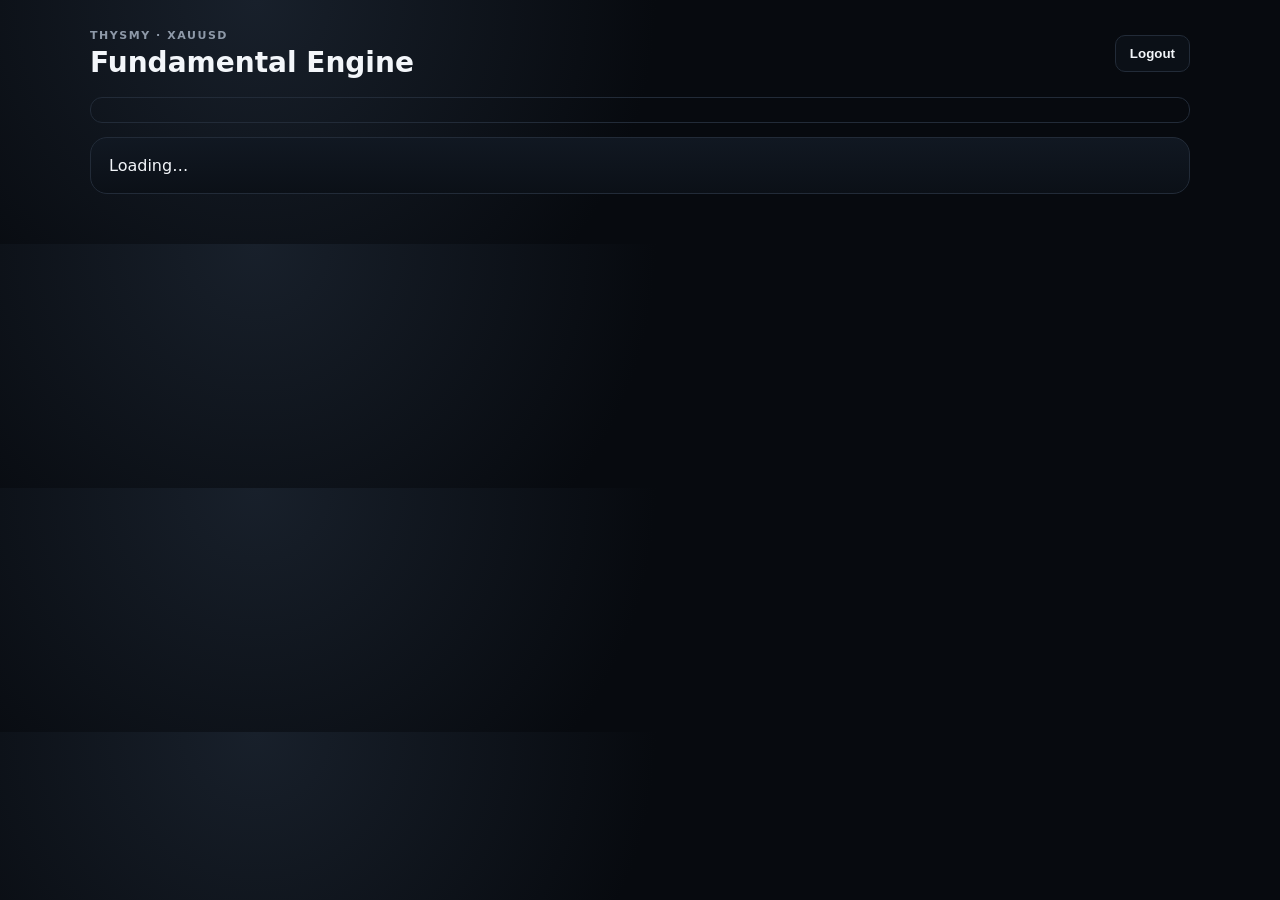
==== templates/dashboard.html @ 0f42bf2c "Add files via upload" ====
<!doctype html><html><head><meta charset="utf-8"><meta name="viewport" content="width=device-width,initial-scale=1"><title>Dashboard</title><link rel="stylesheet" href="/static/v3.css"></head><body><main class="dash"><header class="dashTop"><div><span class="tiny">THYSMY · XAUUSD</span><h1>Fundamental Engine</h1></div><div class="topActions"><a id="adminLink" class="ghost hidden" href="/admin">Admin</a><button id="logout" class="ghost">Logout</button></div></header><section id="accountBar" class="accountBar"></section><section id="loading" class="panel">Loading…</section><div id="content" class="hidden"><section class="hero panel"><span class="tiny">EXPECTED XAUUSD BIAS</span><div id="bias" class="bigBias">—</div><div class="stats"><div><span>CONTEXT</span><b id="confidence">—</b></div><div><span>XAU SCORE</span><b id="score">—</b></div></div></section><section class="news panel"><div><span class="tiny">NEXT USD NEWS</span><h2 id="label">—</h2></div><strong id="countdown">—</strong><div id="events"></div></section><section id="lockedBox" class="panel locked hidden"><h2>Pro metrics locked</h2><p>Upgrade to unlock Bias, Spike, One-Way/Two-Way, macro and global context.</p><button id="upgrade" class="btn">Upgrade RM29</button></section><section id="proMetrics" class="hidden"><div class="metrics"><div class="panel"><span>SPIKE POTENTIAL</span><b id="spike">—</b></div><div class="panel"><span>ONE-WAY</span><b id="one">—</b></div><div class="panel"><span>TWO-WAY</span><b id="two">—</b></div></div><div class="cols"><section class="panel"><h3>Macro Context</h3><div id="macro"></div></section><section class="panel"><h3>Global Context</h3><div id="global"></div></section></div></section></div></main><script src="/static/dashboard_v3.js"></script></body></html>
---- static/v3.css ----
:root{--bg:#070a0f;--p:#10161f;--line:#222b38;--txt:#f3f6fa;--muted:#8e99a8;--white:#edf2f7}*{box-sizing:border-box}body{margin:0;background:radial-gradient(circle at 20% 0,#18202b 0,#070a0f 38%);color:var(--txt);font-family:Inter,system-ui,-apple-system,Segoe UI,sans-serif}a{color:inherit;text-decoration:none}.shell,.dash{width:min(1100px,calc(100% - 28px));margin:auto;padding:24px 0 50px}nav,.dashTop{display:flex;justify-content:space-between;align-items:center;gap:14px}nav div{display:flex;align-items:center;gap:12px}.brand{font-weight:950;letter-spacing:.12em}.btn,.ghost{display:inline-block;border-radius:10px;padding:10px 14px;font-weight:850;border:1px solid var(--line);cursor:pointer}.btn{background:var(--white);color:#080b10}.ghost{background:#0b1017;color:var(--txt)}.big{padding:13px 18px}.landingHero{padding:110px 0 80px}.tiny,.planName,.panel>span{font-size:11px;letter-spacing:.14em;color:var(--muted);font-weight:850}.landingHero h1{font-size:clamp(44px,7vw,82px);line-height:.97;letter-spacing:-.065em;margin:14px 0 22px}.landingHero p{max-width:650px;font-size:18px;color:var(--muted);line-height:1.6}.actions{display:flex;gap:10px;margin-top:28px}.featureGrid,.metrics,.cols,.plans{display:grid;gap:14px}.featureGrid,.metrics{grid-template-columns:repeat(3,1fr)}.cols,.plans{grid-template-columns:1fr 1fr}.panel,.plan,.authCard{background:linear-gradient(180deg,#111822,#0b1017);border:1px solid var(--line);border-radius:17px;padding:18px}.featureGrid b{display:block;font-size:20px;margin-top:9px}.authWrap{min-height:100vh;display:grid;place-items:center;padding:20px}.authCard{width:min(430px,100%)}.authCard h1{font-size:34px;margin:8px 0}.authCard p{color:var(--muted)}form{display:grid;gap:10px;margin:22px 0}input{width:100%;background:#080c12;border:1px solid var(--line);color:var(--txt);padding:12px;border-radius:10px;font:inherit}.msg{font-size:13px;color:#e2bcbc;min-height:18px}.small{font-size:12px}.back{position:absolute;top:22px;left:22px}.demoBox{display:grid;grid-template-columns:1fr 1fr;gap:8px;border-top:1px solid var(--line);padding-top:14px}.demoBox b{grid-column:1/-1;font-size:12px;color:var(--muted)}.pricingHead{padding:70px 0 30px}.pricingHead h1{font-size:54px;margin:7px 0}.plan{padding:28px}.plan.featured{border-color:#697585}.price{font-size:40px;font-weight:900;margin:10px 0}.price small{font-size:13px;color:var(--muted)}ul{padding-left:18px;color:var(--muted);line-height:2}.dashTop{margin-bottom:15px}.dashTop h1{margin:3px 0;font-size:28px}.topActions{display:flex;gap:8px}.accountBar{display:flex;justify-content:space-between;gap:12px;padding:12px 15px;border:1px solid var(--line);border-radius:12px;margin-bottom:14px;color:var(--muted);font-size:13px}.hero{padding:24px}.bigBias{font-size:52px;font-weight:950;letter-spacing:-.055em;margin:12px 0 20px}.stats{display:flex;gap:40px}.stats div{display:flex;flex-direction:column;gap:6px}.stats span{font-size:10px;color:var(--muted)}.stats b{font-size:24px}.news{display:grid;grid-template-columns:1fr auto;align-items:start;margin-top:14px}.news h2{font-size:28px;margin:5px 0}.news>strong{font-size:23px}.news #events{grid-column:1/-1}.eventRow{border-top:1px solid rgba(255,255,255,.07);padding:10px 0;display:flex;justify-content:space-between;gap:10px;color:var(--muted)}.eventRow b{color:var(--txt)}.metrics{margin-top:14px}.metrics .panel b{display:block;font-size:34px;margin-top:8px}.cols{margin-top:14px}.kv{display:flex;justify-content:space-between;border-top:1px solid rgba(255,255,255,.07);padding:9px 0;color:var(--muted)}.kv b{color:var(--txt)}.locked{text-align:center;margin-top:14px;padding:30px}.locked p{color:var(--muted)}.tableWrap{overflow:auto}table{width:100%;border-collapse:collapse;font-size:13px}th,td{text-align:left;padding:10px;border-top:1px solid rgba(255,255,255,.07);white-space:nowrap}th{color:var(--muted)}.miniBtn{padding:6px 8px;border-radius:7px;border:1px solid var(--line);background:#0a0f15;color:var(--txt);cursor:pointer}.hidden{display:none!important}@media(max-width:760px){.featureGrid,.metrics,.cols,.plans{grid-template-columns:1fr}.landingHero{padding:70px 0 45px}.bigBias{font-size:40px}.news{grid-template-columns:1fr}.demoBox{grid-template-columns:1fr}.accountBar{display:block}}
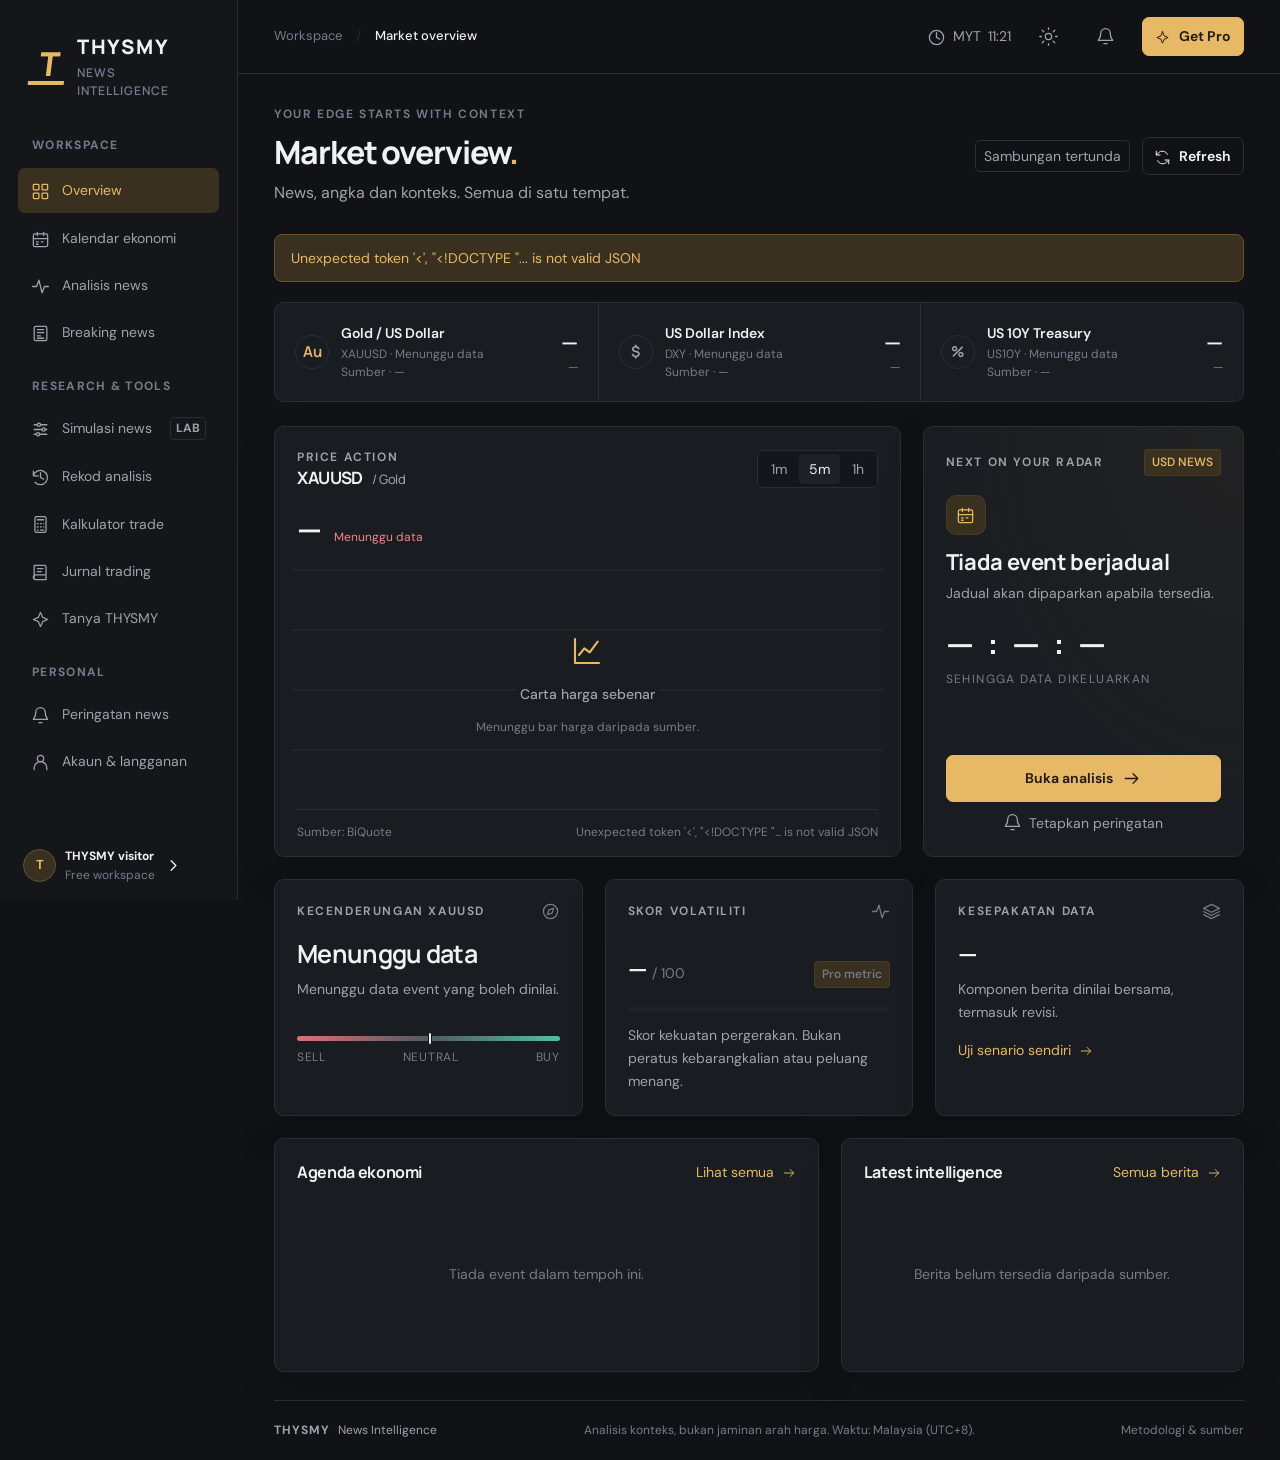
==== commit 48366746: "Add files via upload" ====
--- a/templates/dashboard.html
+++ b/templates/dashboard.html
@@ -1 +1,32 @@
-<!doctype html><html><head><meta charset="utf-8"><meta name="viewport" content="width=device-width,initial-scale=1"><title>Dashboard</title><link rel="stylesheet" href="/static/v3.css"></head><body><main class="dash"><header class="dashTop"><div><span class="tiny">THYSMY · XAUUSD</span><h1>Fundamental Engine</h1></div><div class="topActions"><a id="adminLink" class="ghost hidden" href="/admin">Admin</a><button id="logout" class="ghost">Logout</button></div></header><section id="accountBar" class="accountBar"></section><section id="loading" class="panel">Loading…</section><div id="content" class="hidden"><section class="hero panel"><span class="tiny">EXPECTED XAUUSD BIAS</span><div id="bias" class="bigBias">—</div><div class="stats"><div><span>CONTEXT</span><b id="confidence">—</b></div><div><span>XAU SCORE</span><b id="score">—</b></div></div></section><section class="news panel"><div><span class="tiny">NEXT USD NEWS</span><h2 id="label">—</h2></div><strong id="countdown">—</strong><div id="events"></div></section><section id="lockedBox" class="panel locked hidden"><h2>Pro metrics locked</h2><p>Upgrade to unlock Bias, Spike, One-Way/Two-Way, macro and global context.</p><button id="upgrade" class="btn">Upgrade RM29</button></section><section id="proMetrics" class="hidden"><div class="metrics"><div class="panel"><span>SPIKE POTENTIAL</span><b id="spike">—</b></div><div class="panel"><span>ONE-WAY</span><b id="one">—</b></div><div class="panel"><span>TWO-WAY</span><b id="two">—</b></div></div><div class="cols"><section class="panel"><h3>Macro Context</h3><div id="macro"></div></section><section class="panel"><h3>Global Context</h3><div id="global"></div></section></div></section></div></main><script src="/static/dashboard_v3.js"></script></body></html>+<!doctype html>
+<html lang="ms" data-theme="dark"><head>
+<meta charset="utf-8"><meta name="viewport" content="width=device-width,initial-scale=1"><meta name="theme-color" content="#101216">
+<meta name="description" content="Kalendar ekonomi, analisis fundamental XAUUSD, simulasi news dan jurnal trading dalam satu workspace.">
+<title>THYSMY — News Intelligence</title><link rel="icon" href="/static/favicon.svg" type="image/svg+xml">
+<link rel="stylesheet" href="/static/workspace.css"><script defer src="/static/workspace.js"></script><script defer src="/static/features.js"></script></head>
+<body><a class="skip-link" href="#main">Terus ke kandungan</a>
+<aside class="sidebar" id="sidebar" aria-label="Navigasi utama">
+<a class="brand" href="/dashboard"><span class="brand-icon">T</span><span>THYSMY<small>NEWS INTELLIGENCE</small></span></a>
+<span class="nav-caption">WORKSPACE</span><nav id="navigation">
+<a href="#overview" data-page="overview" class="active"><span data-icon="grid"></span>Overview</a>
+<a href="#calendar" data-page="calendar"><span data-icon="calendar"></span>Kalendar ekonomi</a>
+<a href="#analysis" data-page="analysis"><span data-icon="pulse"></span>Analisis news</a>
+<a href="#news" data-page="news"><span data-icon="news"></span>Breaking news</a>
+<span class="nav-caption">RESEARCH & TOOLS</span>
+<a href="#simulator" data-page="simulator"><span data-icon="sliders"></span>Simulasi news<span class="nav-tag">LAB</span></a>
+<a href="#history" data-page="history"><span data-icon="history"></span>Rekod analisis</a>
+<a href="#calculator" data-page="calculator"><span data-icon="calculator"></span>Kalkulator trade</a>
+<a href="#journal" data-page="journal"><span data-icon="book"></span>Jurnal trading</a>
+<a href="#assistant" data-page="assistant"><span data-icon="spark"></span>Tanya THYSMY</a>
+<span class="nav-caption">PERSONAL</span>
+<a href="#alerts" data-page="alerts"><span data-icon="bell"></span>Peringatan news</a>
+<a href="#account" data-page="account"><span data-icon="user"></span>Akaun & langganan</a>
+</nav><div class="sidebar-footer"><div class="avatar" id="avatar">T</div><div><b id="account-name">THYSMY visitor</b><small id="account-plan">Free workspace</small></div><a href="#account" aria-label="Buka akaun" data-icon="chevron"></a></div></aside>
+<button class="nav-scrim" id="nav-scrim" aria-label="Tutup menu" hidden></button>
+<div class="workspace"><header class="topbar"><div class="breadcrumb"><button class="icon-button mobile-menu" id="menu-toggle" aria-label="Buka navigasi" aria-expanded="false" data-icon="menu"></button><span>Workspace</span><span class="crumb-slash">/</span><b id="page-label">Overview</b></div><div class="top-actions"><span class="time-zone"><span data-icon="clock"></span>MYT <time id="local-time">—</time></span><button class="icon-button" id="theme-toggle" aria-label="Tukar tema" data-icon="sun"></button><a class="icon-button" href="#alerts" aria-label="Peringatan" data-icon="bell"></a><a class="button gold small" href="/pricing" id="pro-button"><span data-icon="spark"></span>Get Pro</a></div></header>
+<main id="main" tabindex="-1"><div class="page-heading"><div><p class="eyebrow" id="eyebrow">YOUR EDGE STARTS WITH CONTEXT</p><h1 id="page-title">Market overview<span class="gold-dot">.</span></h1><p class="subtitle" id="page-subtitle">News, angka dan konteks. Semua di satu tempat.</p></div><div class="heading-actions"><span id="connection-status" class="status-chip">Menyambung data</span><button class="button outline small" id="refresh"><span data-icon="refresh"></span>Refresh</button></div></div>
+<div id="global-message" class="notice" role="status" hidden></div>
+<section class="market-strip" id="market-strip" aria-label="Pasaran"></section>
+<div id="page-content"></div>
+<footer class="workspace-foot"><span>THYSMY <span class="muted">News Intelligence</span></span><span>Analisis konteks, bukan jaminan arah harga. Waktu: Malaysia (UTC+8).</span><a href="/methodology">Metodologi & sumber</a></footer></main></div>
+<div id="toast" role="status" hidden></div><dialog id="modal"><div id="modal-content"></div><button class="dialog-close icon-button" id="modal-close" aria-label="Tutup" data-icon="close"></button></dialog></body></html>
--- a/static/workspace.css
+++ b/static/workspace.css
@@ -0,0 +1,22 @@
+@import url('https://fonts.googleapis.com/css2?family=DM+Sans:wght@400;450;500;550;600;650;700&family=Manrope:wght@400;500;600;650;700;750;800&display=swap');
+:root{color-scheme:dark;--bg:#101216;--sidebar:#14161a;--panel:#191c21;--panel-2:#1e2228;--line:#2a2e35;--text:#f0f1f3;--muted:#9da3ad;--dim:#747c8b;--gold:#e7b966;--gold-bg:#3a3020;--green:#60c9a8;--red:#f0868d;--input:#13161a;--shadow:0 16px 40px #0002}
+[data-theme=light]{color-scheme:light;--bg:#f2f4f7;--sidebar:#fff;--panel:#fff;--panel-2:#edf0f4;--line:#dce1e8;--text:#1b2029;--muted:#566173;--dim:#737d8b;--gold:#986316;--gold-bg:#f5e7ca;--green:#127258;--red:#b43c4a;--input:#f8f9fb;--shadow:0 12px 30px #28354a09}
+*{box-sizing:border-box}body{margin:0;background:var(--bg);color:var(--text);font:16px/1.6 'DM Sans',system-ui,sans-serif}a{color:inherit;text-decoration:none}button,input,select,textarea{font:inherit}button,a,input,select,textarea{-webkit-tap-highlight-color:transparent}button{cursor:pointer}button:disabled{opacity:.5;cursor:wait}button:focus-visible,a:focus-visible,input:focus-visible,select:focus-visible,textarea:focus-visible{outline:2px solid var(--gold);outline-offset:4px}button svg,a svg{pointer-events:none}svg{width:19px;height:19px;vertical-align:middle;flex-shrink:0}h1,h2,h3,p{margin:0}h1,h2,h3,.brand{font-family:Manrope,'DM Sans',sans-serif}h1{font-size:clamp(26px,2.5vw,34px);letter-spacing:-1.1px;font-weight:750;line-height:1.3}h2{font-size:19px;letter-spacing:-.35px;line-height:1.4}h3{font-size:17px}small{font-size:13px;line-height:1.5}.muted,.subtitle{color:var(--muted)}.gold-text,.gold-dot{color:var(--gold)}.positive{color:var(--green)!important}.negative{color:var(--red)!important}.hidden,[hidden]{display:none!important}.skip-link{position:fixed;top:-100px;background:var(--gold);color:#151515;padding:10px;z-index:100}.skip-link:focus{top:0}
+.sidebar{width:238px;position:fixed;inset:0 auto 0 0;background:var(--sidebar);border-right:1px solid var(--line);display:flex;flex-direction:column;padding:31px 18px 16px;z-index:40}.brand{display:flex;align-items:center;gap:11px;font-weight:800;letter-spacing:1.7px;font-size:22px;margin:0 12px 36px}.brand-icon{display:grid;place-items:center;width:36px;height:39px;font-size:33px;line-height:1;color:var(--gold);font-weight:800;letter-spacing:-2px;border-bottom:4px solid var(--gold);transform:skew(-7deg)}.brand small{display:block;letter-spacing:1.8px;font-size:9px;color:var(--dim);margin-top:1px;font-weight:600}.nav-caption{display:block;color:var(--dim);font-size:11px;font-weight:700;letter-spacing:1.3px;margin:22px 14px 10px}.sidebar>.nav-caption{margin-top:0}nav{overflow:auto;scrollbar-width:thin}nav a{position:relative;display:flex;gap:12px;align-items:center;font-size:14px;padding:11px 13px;margin:3px 0;border-radius:7px;color:var(--muted);transition:background .2s,color .2s}nav a:hover{background:var(--panel-2);color:var(--text)}nav a.active{background:var(--gold-bg);color:var(--gold)}nav a.active:before{content:"";height:20px;width:3px;background:var(--gold);position:absolute;left:-18px;border-radius:0 3px 3px 0}.nav-tag{font-size:9px;font-weight:700;padding:1px 5px;border:1px solid var(--line);border-radius:4px;margin-left:auto}.sidebar-footer{margin-top:auto;padding:20px 5px 0;display:flex;align-items:center;gap:9px;font-size:12px}.sidebar-footer b{display:block;max-width:139px;overflow:hidden;text-overflow:ellipsis;white-space:nowrap}.sidebar-footer small{display:block;color:var(--dim);font-size:11px}.avatar{width:33px;height:33px;border:1px solid #615339;background:var(--gold-bg);color:var(--gold);display:grid;place-items:center;border-radius:50%;font-size:13px;font-weight:700}
+.workspace{margin-left:238px}.topbar{height:74px;display:flex;align-items:center;justify-content:space-between;padding:0 36px;border-bottom:1px solid var(--line);gap:15px}.breadcrumb{display:flex;align-items:center;gap:14px;font-size:13px;color:var(--dim)}.breadcrumb b{color:var(--text);font-weight:500}.crumb-slash{color:var(--line)}.top-actions{display:flex;align-items:center;gap:17px}.time-zone{display:flex;align-items:center;gap:7px;color:var(--muted);font-size:12px;font-variant-numeric:tabular-nums}.icon-button{border:0;background:transparent;color:var(--muted);width:34px;height:36px;display:inline-flex;align-items:center;justify-content:center;border-radius:6px}.icon-button:hover{background:var(--panel-2);color:var(--text)}.button{border:1px solid var(--line);background:var(--panel-2);color:var(--text);padding:11px 17px;border-radius:7px;display:inline-flex;align-items:center;justify-content:center;gap:9px;font-size:14px;font-weight:650;min-height:42px;transition:filter .2s,transform .2s}.button:hover{filter:brightness(1.1)}.gold{background:var(--gold);border-color:var(--gold);color:#211c13}.small{padding:7px 12px;min-height:35px;font-size:12px}.small svg{width:15px;height:15px}.outline{background:transparent}.full{width:100%}.text-button{border:0;background:transparent;color:var(--muted);display:flex;align-items:center;justify-content:center;gap:7px;padding:10px;font-size:13px}.inline-link{font-size:13px;color:var(--gold);display:inline-flex;align-items:center;gap:8px}.inline-link svg{width:14px;height:14px}.mobile-menu{display:none}
+main{max-width:1640px;margin:auto;padding:32px 36px 20px}.page-heading{display:flex;align-items:center;justify-content:space-between;gap:20px;margin-bottom:28px}.eyebrow{color:var(--muted);font-size:10px;letter-spacing:1.6px;font-weight:650;line-height:1.4}.page-heading .eyebrow{margin-bottom:9px;color:var(--dim);font-size:10px}.subtitle{font-size:14px;margin-top:7px}.heading-actions{display:flex;align-items:center;gap:12px}.status-chip{font-size:11px;padding:4px 8px;border:1px solid var(--line);border-radius:5px;color:var(--muted)}.status-chip.live{color:var(--green)}.status-chip.live:before{content:"";display:inline-block;width:5px;height:5px;border-radius:50%;background:var(--green);margin-right:6px}.notice{border:1px solid #6a502b;background:var(--gold-bg);padding:12px 16px;border-radius:8px;color:var(--gold);margin:0 0 20px;font-size:14px}.market-strip{display:grid;grid-template-columns:repeat(3,minmax(0,1fr));border:1px solid var(--line);background:var(--panel);border-radius:10px;margin-bottom:24px}.market-tile{display:flex;align-items:center;gap:12px;padding:19px 20px;min-width:0}.market-tile+.market-tile{border-left:1px solid var(--line)}.market-tile b{font-size:12px;display:block;font-weight:600}.market-tile small{display:block;color:var(--dim);font-size:11px}.instrument-icon{display:grid;place-items:center;width:34px;height:34px;border:1px solid var(--line);border-radius:50%;font-family:Manrope;font-size:15px;font-weight:650;color:var(--muted);flex-shrink:0}.instrument-icon.gold-text{color:var(--gold)}.market-value{text-align:right;margin-left:auto;font-variant-numeric:tabular-nums}.market-value strong{font-size:19px;font-weight:600;letter-spacing:-.4px;white-space:nowrap}.market-value small{font-size:11px}
+.panel{border:1px solid var(--line);background:var(--panel);border-radius:10px;padding:22px;min-width:0;box-shadow:var(--shadow)}.panel-heading{display:flex;align-items:center;justify-content:space-between;gap:12px;margin-bottom:15px}.panel-heading .eyebrow{margin:0}.panel-heading>svg{color:var(--dim)}.panel-heading h2 .muted{font-size:13px;font-weight:450;margin-left:6px}.overview-grid{display:grid;grid-template-columns:minmax(0,1.95fr) minmax(280px,1fr);gap:22px;margin-bottom:22px}.chart-panel{padding-bottom:14px}.chart-panel h2{font-size:17px}.chart-quote{display:flex;align-items:baseline;gap:13px;margin-top:20px}.chart-quote strong{font:650 32px/1.2 Manrope;letter-spacing:-1px;font-variant-numeric:tabular-nums}.chart-quote span{font-size:12px}.segmented{display:inline-flex;background:var(--input);border:1px solid var(--line);border-radius:6px;padding:3px;gap:2px}.segmented button{border:0;background:transparent;color:var(--muted);padding:4px 10px;border-radius:4px;font-size:12px}.segmented button.selected{background:var(--panel-2);color:var(--text)}.chart-wrap{height:246px;position:relative;margin:15px -5px 0}.chart-wrap canvas{width:100%;height:100%;display:block}.chart-empty{position:absolute;inset:0;display:flex;align-items:center;justify-content:center;flex-direction:column;gap:8px;color:var(--dim);background:repeating-linear-gradient(0deg,transparent,transparent 58px,var(--line) 59px,transparent 60px)}.chart-empty svg{width:32px;height:32px;margin-bottom:4px;color:var(--gold)}.chart-empty b{font-size:14px;color:var(--muted);font-weight:500;background:var(--panel);padding:4px}.chart-empty span{font-size:12px;max-width:260px;text-align:center;background:var(--panel)}.panel-foot{display:flex;justify-content:space-between;gap:10px;padding-top:13px;font-size:10px;color:var(--dim);border-top:1px solid var(--line)}.event-focus{display:flex;flex-direction:column;background:radial-gradient(ellipse at 100% 0%,#9b783812,transparent 70%),var(--panel)}.event-focus h2{font-size:22px;margin-top:12px}.event-focus>.muted{font-size:12px;margin-top:4px}.badge{font-size:10px;border:1px solid var(--line);border-radius:4px;padding:3px 7px;color:var(--muted);white-space:nowrap;font-weight:550;display:inline-block}.amber{color:var(--gold);background:var(--gold-bg);border-color:#70542750}.green{color:var(--green);background:#38bb9115;border-color:#38bb9130}.red{color:var(--red);background:#ed697818;border-color:#ed697835}.event-orb{background:var(--gold-bg);border:1px solid #70542750;width:40px;height:40px;display:grid;place-items:center;border-radius:10px;color:var(--gold);margin-top:4px}.countdown{font:600 36px/1.25 Manrope;letter-spacing:3px;margin-top:17px;font-variant-numeric:tabular-nums;color:var(--text)}.countdown-label{font-size:9px;letter-spacing:1.4px;color:var(--dim);margin-top:4px}.event-components{margin:20px 0 18px;flex:1}.component-row{display:flex;justify-content:space-between;gap:10px;padding:7px 0;font-size:12px;border-top:1px solid var(--line);color:var(--muted)}.component-row b{font-weight:500;color:var(--text);text-align:right}.event-focus>.text-button{padding-bottom:0;font-size:11px}
+.signal-grid{display:grid;grid-template-columns:repeat(3,minmax(0,1fr));gap:22px;margin-bottom:22px}.signal-card h2{font-size:25px;font-weight:650;letter-spacing:-.7px;margin:15px 0 7px}.signal-card .muted{font-size:12px;line-height:1.65;min-height:40px}.signal-card .inline-link{margin-top:15px;font-size:12px}.score-line{display:flex;align-items:baseline;gap:5px}.score-line>span{font-size:14px;color:var(--dim)}.score-line .badge{margin-left:auto;font-size:10px}.direction-bar{height:5px;border-radius:4px;background:linear-gradient(90deg,#de7073,#515962 50%,#52bf9f);position:relative;margin-top:18px}.direction-bar>span{position:absolute;left:50%;top:-4px;width:4px;height:13px;border:1px solid var(--bg);background:var(--text);border-radius:3px}.scale-labels{display:flex;justify-content:space-between;font-size:9px;color:var(--dim);margin-top:7px;letter-spacing:.7px}.meter{height:5px;border-radius:4px;background:var(--panel-2);margin:14px 0 12px;overflow:hidden}.meter>span{display:block;background:var(--gold);width:0;height:100%;border-radius:4px;transition:width .4s}.overview-bottom{display:grid;grid-template-columns:1.35fr 1fr;gap:22px}.overview-bottom h2{font-size:16px}.list-empty{font-size:14px;color:var(--dim);min-height:150px;display:flex;align-items:center;justify-content:center;text-align:center;padding:22px}.agenda-row{display:flex;align-items:center;gap:12px;padding:13px 0;border-top:1px solid var(--line);font-size:13px}.agenda-row time{color:var(--muted);font-size:11px;min-width:53px;font-variant-numeric:tabular-nums}.agenda-row>div{min-width:0;flex:1}.agenda-row b{font-weight:500}.agenda-row small{display:block;font-size:10px;color:var(--dim)}.news-row{display:block;padding:13px 0;border-top:1px solid var(--line)}.news-row b{display:block;font-size:13px;font-weight:500;line-height:1.6}.news-row small{color:var(--dim);font-size:10px;display:block;margin-top:5px}.news-row:hover b{color:var(--gold)}.workspace-foot{display:flex;align-items:center;justify-content:space-between;gap:20px;font-size:10px;color:var(--dim);margin-top:28px;padding-top:20px;border-top:1px solid var(--line)}.workspace-foot>span:first-child{font-weight:700;letter-spacing:1px;color:var(--muted)}.workspace-foot .muted{font-weight:400;letter-spacing:0;margin-left:4px}
+.toolbar{display:flex;align-items:center;gap:12px;flex-wrap:wrap;margin-bottom:20px}.toolbar input{min-width:200px;flex:1}.form-grid{display:grid;grid-template-columns:1fr 1fr;gap:18px}.form-grid .span-2{grid-column:1/-1}label{display:flex;flex-direction:column;gap:7px;color:var(--muted);font-size:14px}input,select,textarea{border:1px solid var(--line);background:var(--input);color:var(--text);padding:10px 12px;border-radius:6px;min-width:0;width:100%;font-size:15px;min-height:44px}input[type=checkbox]{width:18px;height:18px;min-height:0;accent-color:var(--gold)}textarea{resize:vertical;min-height:90px}label.check{display:flex;flex-direction:row;align-items:center;gap:10px}.two-columns{display:grid;grid-template-columns:1.3fr 1fr;gap:22px}.stack{display:grid;gap:20px}.help-text{font-size:12px;color:var(--dim);margin-top:10px}.result-big{font:650 36px Manrope;letter-spacing:-1px;color:var(--gold);margin:10px 0}.detail-row{display:flex;justify-content:space-between;gap:16px;font-size:14px;padding:11px 0;border-bottom:1px solid var(--line)}.detail-row>span:first-child{color:var(--muted)}.detail-row>span:last-child{text-align:right}.table-wrap{overflow:auto}table{border-collapse:collapse;width:100%;font-size:14px;text-align:left}th{font-size:11px;color:var(--dim);text-transform:uppercase;letter-spacing:.7px;font-weight:600;padding:12px;border-bottom:1px solid var(--line);white-space:nowrap}td{padding:15px 12px;border-bottom:1px solid var(--line);font-variant-numeric:tabular-nums}td small{color:var(--dim);font-size:11px;display:block}tr:last-child td{border-bottom:0}td a:hover{color:var(--gold)}.table-number{text-align:right;white-space:nowrap}.empty-state{min-height:260px;display:flex;align-items:center;justify-content:center;flex-direction:column;gap:12px;text-align:center;padding:35px}.empty-state>svg{width:36px;height:36px;color:var(--gold)}.empty-state p{max-width:440px;font-size:14px;color:var(--muted)}.empty-state h2{font-size:21px}.metric-row{display:grid;grid-template-columns:repeat(4,minmax(0,1fr));gap:18px;margin-bottom:22px}.metric-row .panel{padding:18px}.metric-row strong{display:block;font-size:26px;font-weight:600;margin-top:6px}.metric-row small{font-size:12px;color:var(--muted)}.explanation{font-size:15px;line-height:1.8;color:var(--muted)}.reason-list{padding-left:18px;color:var(--muted);font-size:14px;line-height:1.9}.chat-stream{min-height:300px;max-height:580px;overflow:auto;display:flex;flex-direction:column;gap:18px;padding:15px 0}.chat-message{max-width:90%;border:1px solid var(--line);background:var(--panel-2);border-radius:12px;padding:16px 20px;font-size:15px;white-space:pre-wrap}.chat-message.user{align-self:flex-end;background:var(--gold-bg)}.chat-message small{display:block;margin-top:12px;color:var(--dim)}.chat-message a{color:var(--gold)}.chat-compose{display:flex;gap:10px}.chat-compose input{flex:1}.suggestions{display:flex;flex-wrap:wrap;gap:8px;margin:16px 0}.suggestions button{font-size:12px}.timeline{position:relative}.timeline .news-row{padding:22px 0}.timeline .news-row b{font-size:17px}.timeline .news-row small{font-size:12px}.timeline .news-summary{font-size:14px;color:var(--muted);margin-top:10px}.subscription-card{position:relative;border-color:#775c3480;overflow:hidden}.subscription-card h2{font-size:26px}.subscription-price{font:700 43px Manrope;margin:15px 0 5px}.subscription-price small{font-family:'DM Sans';font-size:15px;color:var(--muted);font-weight:400}.check-list{list-style:none;padding:0;font-size:14px;line-height:2.5;color:var(--muted)}.check-list li:before{content:"✓";color:var(--gold);margin-right:10px}.mini-chart{height:190px;width:100%}.journal-image{max-width:100%;max-height:280px;border-radius:8px;margin-top:14px}.pills{display:flex;gap:8px;flex-wrap:wrap}.pill{padding:5px 10px;border:1px solid var(--line);border-radius:30px;font-size:12px;background:var(--panel-2);color:var(--muted)}.pill.active{color:var(--gold);border-color:var(--gold)}.form-status{min-height:25px;margin-top:12px;font-size:14px;color:var(--gold)}dialog{background:var(--panel);color:var(--text);border:1px solid var(--line);border-radius:14px;padding:32px;max-width:min(780px,calc(100vw - 32px));max-height:88vh;min-width:min(400px,calc(100vw - 32px))}dialog::backdrop{background:#0009;backdrop-filter:blur(4px)}.dialog-close{position:absolute;right:10px;top:10px}#toast{position:fixed;bottom:25px;left:calc(50% + 119px);transform:translateX(-50%);z-index:90;max-width:calc(100vw - 32px);background:var(--text);color:var(--bg);border-radius:8px;padding:12px 20px;font-size:14px;box-shadow:var(--shadow)}.nav-scrim{display:none}
+.auth-page{min-height:100vh;display:grid;grid-template-columns:1fr 1fr}.auth-story{padding:55px 10%;display:flex;flex-direction:column;justify-content:space-between;background:radial-gradient(ellipse at 20% 80%,#97621e18,transparent 70%),var(--sidebar);border-right:1px solid var(--line)}.auth-story .brand{margin:0}.auth-story h1{font-size:clamp(35px,4.5vw,65px);letter-spacing:-2px;line-height:1.15;max-width:500px}.auth-story p{color:var(--muted);max-width:430px;margin-top:25px;line-height:1.8}.auth-story small{color:var(--dim)}.auth-content{display:flex;align-items:center;justify-content:center;padding:40px}.auth-box{width:100%;max-width:400px}.auth-box h1{font-size:30px;margin-bottom:8px}.auth-box>p{color:var(--muted);font-size:14px;margin-bottom:28px}.auth-box form{display:grid;gap:18px}.auth-box .auth-bottom{font-size:14px;margin-top:22px;text-align:center;color:var(--muted)}.auth-box .auth-bottom a{color:var(--gold)}.standalone{max-width:1060px;margin:auto;padding:45px 28px}.standalone .brand{margin-left:0}.standalone h1{margin:50px 0 14px}.standalone .two-columns{margin-top:35px}.methodology p,.methodology li{font-size:16px;color:var(--muted);line-height:1.9}.methodology h2{margin:30px 0 12px}
+@media(min-width:1500px){.chart-wrap{height:295px}.market-tile b{font-size:14px}.market-value strong{font-size:22px}.signal-card .muted{font-size:14px}.eyebrow{font-size:12px}.agenda-row{font-size:14px}.news-row b{font-size:14px}}
+@media(max-width:1200px){.sidebar{width:216px;padding-left:14px;padding-right:14px}.workspace{margin-left:216px}.brand{font-size:20px;margin-left:6px;gap:8px}.brand small{font-size:8px}.topbar{padding:0 24px}main{padding:27px 24px 20px}.market-tile{padding:16px 13px;gap:8px}.market-tile .instrument-icon{display:none}.overview-grid{grid-template-columns:minmax(0,1.6fr) minmax(255px,1fr);gap:16px}.signal-grid,.overview-bottom{gap:16px}.panel{padding:18px}.time-zone{display:none}.sidebar nav a{font-size:13px}.signal-card h2{font-size:22px}.market-value strong{font-size:17px}}
+@media(max-width:960px){.sidebar{transform:translateX(-100%);transition:transform .2s;width:238px}.sidebar.open{transform:translateX(0)}.nav-scrim:not([hidden]){display:block;position:fixed;inset:0;background:#0008;border:0;z-index:35}.workspace{margin-left:0}.mobile-menu{display:inline-flex}.market-tile .instrument-icon{display:grid}.topbar{height:66px}.overview-grid{grid-template-columns:minmax(0,1.7fr) minmax(260px,1fr)}#toast{left:50%}.nav-caption{font-size:12px}nav a{font-size:14px!important}.sidebar-footer small{font-size:12px}.brand small{font-size:9px}.auth-page{grid-template-columns:1fr}.auth-story{padding:25px 28px;border-right:0;border-bottom:1px solid var(--line)}.auth-story>div,.auth-story>small{display:none}.auth-story .brand{margin:0}.auth-content{padding:45px 25px}.auth-story:has(+.auth-content){height:auto}.auth-page{display:block}}
+@media(max-width:720px){body{font-size:16px}.topbar{padding:0 18px}.top-actions{gap:6px}.breadcrumb{font-size:12px;gap:9px}.top-actions .small{font-size:12px;padding:7px 10px}main{padding:24px 16px 18px}.page-heading{align-items:flex-start;margin-bottom:21px;gap:15px}.page-heading h1{font-size:27px}.page-heading .eyebrow{font-size:9px;letter-spacing:1px}.subtitle{font-size:13px;max-width:280px}.heading-actions{flex-direction:column;align-items:flex-end;gap:8px}.heading-actions .button{font-size:11px}.status-chip{font-size:10px;max-width:106px;text-align:center}.market-strip{grid-template-columns:1fr;margin-bottom:18px}.market-tile{padding:13px 17px}.market-tile+.market-tile{border-left:0;border-top:1px solid var(--line)}.market-tile b{font-size:14px}.market-tile small{font-size:12px}.market-value strong{font-size:21px}.instrument-icon{width:35px;height:35px}.overview-grid{grid-template-columns:1fr;gap:18px;margin-bottom:18px}.chart-wrap{height:235px}.chart-panel{order:0}.event-focus{order:1}.event-focus .event-orb{display:none}.event-focus .countdown{font-size:40px}.event-focus h2{font-size:23px}.event-components{margin:16px 0}.component-row{font-size:14px}.event-focus .muted{font-size:14px}.event-focus .text-button{font-size:14px;padding:13px}.countdown-label{font-size:11px}.signal-grid{grid-template-columns:1fr;gap:16px}.signal-card{padding:20px}.signal-card h2{font-size:28px}.signal-card .muted{font-size:14px;min-height:0}.signal-card .inline-link{font-size:14px}.signal-card .eyebrow{font-size:12px}.scale-labels{font-size:11px}.overview-bottom{grid-template-columns:1fr}.overview-bottom h2{font-size:18px}.agenda-row,.news-row b{font-size:14px}.agenda-row small,.news-row small,.agenda-row time{font-size:12px}.panel-foot{font-size:11px}.workspace-foot{flex-wrap:wrap;font-size:12px;gap:10px}.workspace-foot>span:nth-child(2){order:3;flex-basis:100%;font-size:12px}.two-columns{grid-template-columns:1fr}.form-grid{grid-template-columns:1fr}.form-grid .span-2{grid-column:auto}.metric-row{grid-template-columns:1fr 1fr;gap:12px}.table-wrap{margin:0 -10px}th,td{padding:12px 10px}.chat-message{max-width:100%;font-size:14px}.chat-compose .button{padding:9px}.timeline .news-row b{font-size:16px}dialog{padding:28px 20px}.toolbar{gap:10px}.toolbar>*{flex:1}.toolbar input{flex-basis:100%}.empty-state{padding:25px 15px;min-height:230px}.chart-quote strong{font-size:30px}.auth-box h1{font-size:28px}}
+@media(prefers-reduced-motion:reduce){*{transition:none!important;scroll-behavior:auto!important}}
+/* Keep the information-dense workspace readable at standard and enlarged text sizes. */
+.brand small,.nav-tag,.nav-caption,.eyebrow,.page-heading .eyebrow,.panel-foot,.countdown-label,.scale-labels,.agenda-row small,.news-row small,.workspace-foot,.market-tile small,.market-value small,.badge,.score-line .badge,.sidebar-footer small,th,td small{font-size:.75rem}
+.status-chip,.time-zone,.market-tile b,.component-row,.signal-card .muted,.signal-card .inline-link,.agenda-row,.agenda-row time,.news-row b,.small,.segmented button,.inline-link,.text-button,.event-focus>.text-button,.event-focus>.muted{font-size:.875rem}
+.brand{flex-shrink:0}.brand small{letter-spacing:1px;font-size:.75rem}.sidebar .brand{font-size:20px}.brand-icon{flex-shrink:0}.subtitle{font-size:1rem}.auth-box .stack{margin-top:28px}.auth-story h2{font-size:clamp(30px,3.5vw,49px);line-height:1.25;letter-spacing:-1.6px}.auth-story p{max-width:450px;margin-top:22px;color:var(--muted)}.auth-switch{margin:22px 0 18px}.auth-box h1{margin-top:12px}.auth-content{min-width:0}.standalone-nav{max-width:1240px;margin:auto;padding:30px 32px;display:flex;align-items:center;justify-content:space-between;gap:20px}.standalone-nav .brand{margin:0}.standalone{max-width:1240px;padding-top:36px}.pricing-grid{grid-template-columns:1fr 1fr;gap:26px;max-width:970px}.pricing-grid .panel{padding:32px}.pricing-grid h2{margin-top:12px}.receipt{max-width:750px;margin:20px auto}.receipt h1{margin:15px 0}.prose{max-width:940px}.prose h2{margin-top:30px}.prose h2:first-child{margin-top:0}.prose p{margin:15px 0;color:var(--muted);line-height:1.85}.context-grid{display:grid;grid-template-columns:1fr 1fr;gap:22px;margin-top:22px}.detail-row span{overflow-wrap:anywhere}.panel-foot{flex-wrap:wrap}.page-heading h1{overflow-wrap:anywhere}.form-status{min-height:1.5em;overflow-wrap:anywhere}nav a{min-height:44px}.icon-button{min-width:40px;min-height:40px}.source-detail{font-size:.75rem!important;color:var(--dim);display:block}.context-grid .reason-list{font-size:.875rem}
+@media(max-width:720px){.standalone-nav{padding:20px 16px}.standalone-nav .brand{font-size:18px;gap:7px}.standalone-nav .brand small{font-size:.75rem}.standalone-nav .button{max-width:130px;text-align:center}.pricing-grid,.context-grid{grid-template-columns:1fr}.pricing-grid .panel{padding:23px}.page-heading{flex-wrap:wrap}.heading-actions{flex-direction:row;align-items:center}.topbar{height:auto;min-height:70px;flex-wrap:wrap;padding-block:12px}.top-actions{margin-left:auto}.chat-compose{flex-wrap:wrap}.chat-compose input{flex-basis:100%}.chart-quote{flex-wrap:wrap}.chart-panel .panel-heading{flex-wrap:wrap}.brand small{font-size:.75rem}.auth-story h2{letter-spacing:-.8px}}
+@media print{body{background:#fff;color:#111}.standalone-nav,.toolbar,.workspace-foot,.help-text{display:none!important}.receipt{border:0;box-shadow:none;max-width:none}.detail-row{border-color:#ccc}.detail-row span,.explanation{color:#333!important}}
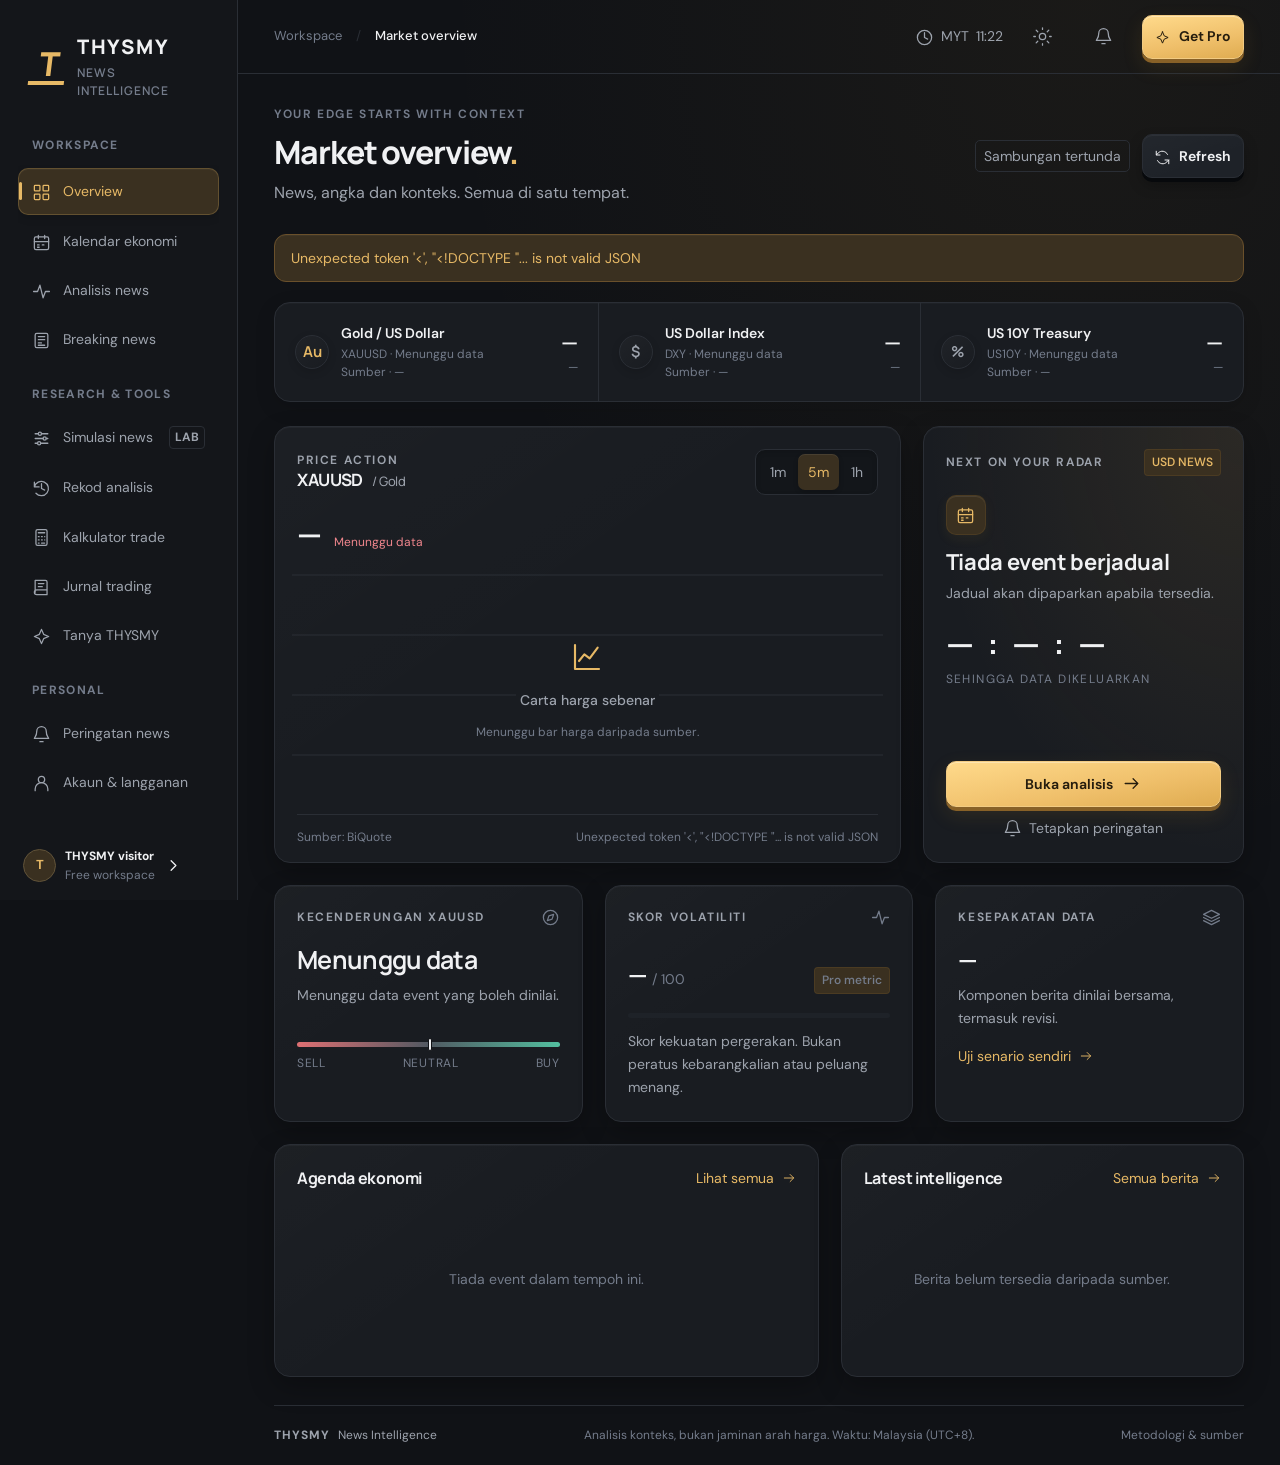
==== commit 9775c50b: "Add files via upload" ====
--- a/templates/dashboard.html
+++ b/templates/dashboard.html
@@ -3,9 +3,10 @@
 <meta charset="utf-8"><meta name="viewport" content="width=device-width,initial-scale=1"><meta name="theme-color" content="#101216">
 <meta name="description" content="Kalendar ekonomi, analisis fundamental XAUUSD, simulasi news dan jurnal trading dalam satu workspace.">
 <title>THYSMY — News Intelligence</title><link rel="icon" href="/static/favicon.svg" type="image/svg+xml">
-<link rel="stylesheet" href="/static/workspace.css"><script defer src="/static/workspace.js"></script><script defer src="/static/features.js"></script></head>
+<link rel="stylesheet" href="/static/workspace.css?v=4-motion-1"><script defer src="/static/workspace.js"></script><script defer src="/static/features.js?v=4-gemini-1"></script><script defer src="/static/interactions.js?v=4-motion-1"></script></head>
 <body><a class="skip-link" href="#main">Terus ke kandungan</a>
 <aside class="sidebar" id="sidebar" aria-label="Navigasi utama">
+<button type="button" class="icon-button sidebar-close" id="sidebar-close" aria-label="Tutup navigasi" data-icon="close"></button>
 <a class="brand" href="/dashboard"><span class="brand-icon">T</span><span>THYSMY<small>NEWS INTELLIGENCE</small></span></a>
 <span class="nav-caption">WORKSPACE</span><nav id="navigation">
 <a href="#overview" data-page="overview" class="active"><span data-icon="grid"></span>Overview</a>
--- a/static/workspace.css
+++ b/static/workspace.css
@@ -20,3 +20,135 @@
 .brand{flex-shrink:0}.brand small{letter-spacing:1px;font-size:.75rem}.sidebar .brand{font-size:20px}.brand-icon{flex-shrink:0}.subtitle{font-size:1rem}.auth-box .stack{margin-top:28px}.auth-story h2{font-size:clamp(30px,3.5vw,49px);line-height:1.25;letter-spacing:-1.6px}.auth-story p{max-width:450px;margin-top:22px;color:var(--muted)}.auth-switch{margin:22px 0 18px}.auth-box h1{margin-top:12px}.auth-content{min-width:0}.standalone-nav{max-width:1240px;margin:auto;padding:30px 32px;display:flex;align-items:center;justify-content:space-between;gap:20px}.standalone-nav .brand{margin:0}.standalone{max-width:1240px;padding-top:36px}.pricing-grid{grid-template-columns:1fr 1fr;gap:26px;max-width:970px}.pricing-grid .panel{padding:32px}.pricing-grid h2{margin-top:12px}.receipt{max-width:750px;margin:20px auto}.receipt h1{margin:15px 0}.prose{max-width:940px}.prose h2{margin-top:30px}.prose h2:first-child{margin-top:0}.prose p{margin:15px 0;color:var(--muted);line-height:1.85}.context-grid{display:grid;grid-template-columns:1fr 1fr;gap:22px;margin-top:22px}.detail-row span{overflow-wrap:anywhere}.panel-foot{flex-wrap:wrap}.page-heading h1{overflow-wrap:anywhere}.form-status{min-height:1.5em;overflow-wrap:anywhere}nav a{min-height:44px}.icon-button{min-width:40px;min-height:40px}.source-detail{font-size:.75rem!important;color:var(--dim);display:block}.context-grid .reason-list{font-size:.875rem}
 @media(max-width:720px){.standalone-nav{padding:20px 16px}.standalone-nav .brand{font-size:18px;gap:7px}.standalone-nav .brand small{font-size:.75rem}.standalone-nav .button{max-width:130px;text-align:center}.pricing-grid,.context-grid{grid-template-columns:1fr}.pricing-grid .panel{padding:23px}.page-heading{flex-wrap:wrap}.heading-actions{flex-direction:row;align-items:center}.topbar{height:auto;min-height:70px;flex-wrap:wrap;padding-block:12px}.top-actions{margin-left:auto}.chat-compose{flex-wrap:wrap}.chat-compose input{flex-basis:100%}.chart-quote{flex-wrap:wrap}.chart-panel .panel-heading{flex-wrap:wrap}.brand small{font-size:.75rem}.auth-story h2{letter-spacing:-.8px}}
 @media print{body{background:#fff;color:#111}.standalone-nav,.toolbar,.workspace-foot,.help-text{display:none!important}.receipt{border:0;box-shadow:none;max-width:none}.detail-row{border-color:#ccc}.detail-row span,.explanation{color:#333!important}}
+
+/* THYSMY motion: scoped to the enhanced dashboard; no extra libraries. */
+.sidebar-close{display:none}
+.ui-enhanced{
+  --ui-ease:cubic-bezier(.2,.8,.2,1);
+  --ui-raise:0 10px 26px #0004,0 1px 0 #ffffff09 inset;
+  --ui-button-shadow:0 4px 0 #07090c,0 7px 14px #0004,0 1px 0 #ffffff0c inset;
+  background-image:radial-gradient(ellipse at 85% 0%,#b58a3210,transparent 42%);
+}
+[data-theme=light] .ui-enhanced{
+  --ui-raise:0 10px 26px #202d4014,0 1px 0 #ffffffcc inset;
+  --ui-button-shadow:0 3px 0 #d3d9e2,0 7px 14px #28354a12,0 1px 0 #fff inset;
+}
+.ui-enhanced :is(.button,.icon-button,.text-button,.segmented button,.pill,#navigation a){
+  position:relative;isolation:isolate;overflow:hidden;touch-action:manipulation;
+  transition:transform 160ms var(--ui-ease),box-shadow 180ms ease,border-color 180ms ease,background-color 180ms ease,color 180ms ease;
+}
+.ui-enhanced .button{box-shadow:var(--ui-button-shadow);border-radius:10px;filter:none;min-height:44px}
+.ui-enhanced .button.gold{
+  background:linear-gradient(170deg,#ffda8b 0%,#efbf6a 60%,#dfac51 100%);
+  border-color:#f2cb82;color:#261d0e;
+  box-shadow:0 4px 0 #886127,0 8px 20px #b5862726,0 1px 0 #fff5 inset;
+}
+.ui-enhanced .button.outline{background:linear-gradient(160deg,#ffffff06,transparent 65%),var(--panel-2)}
+.ui-enhanced .icon-button{border:1px solid transparent;min-height:44px;min-width:44px;border-radius:10px}
+.ui-enhanced .icon-button:focus-visible{border-color:var(--gold)}
+.ui-enhanced .button:disabled{opacity:.65;transform:none;cursor:wait;box-shadow:0 1px 0 var(--line);filter:none}
+.ui-enhanced :is(.button,.icon-button,.text-button,.segmented button,.pill,#navigation a):not(:disabled):is(:active,.ui-pressed){
+  transform:translateY(2px) scale(.985);box-shadow:0 1px 0 #0003,0 2px 5px #0002 inset;
+}
+.ui-enhanced .button.gold:not(:disabled):is(:active,.ui-pressed){box-shadow:0 1px 0 #886127,0 2px 6px #5c401322}
+.ui-ripple{position:absolute;border-radius:50%;background:currentColor;pointer-events:none;z-index:-1;opacity:0}
+.ui-enhanced .panel{
+  border-radius:16px;border-color:var(--line);
+  background-image:linear-gradient(145deg,#ffffff04,transparent 45%);
+  box-shadow:var(--ui-raise);
+  transition:transform 220ms var(--ui-ease),box-shadow 220ms ease,border-color 220ms ease;
+}
+.ui-enhanced .event-focus{background:radial-gradient(ellipse at 100% 0%,#c2913f1c,transparent 70%),var(--panel)}
+.ui-enhanced .panel:focus-within{border-color:color-mix(in srgb,var(--gold) 48%,var(--line))}
+.ui-enhanced .ui-card-pressed{transform:translateY(1px);border-color:var(--gold);box-shadow:0 2px 8px #0002,0 1px 0 #ffffff08 inset}
+.ui-enhanced .market-strip{border-radius:16px;box-shadow:0 6px 20px #0002,0 1px 0 #ffffff06 inset}
+.ui-enhanced .market-tile{min-width:0}
+.ui-enhanced .market-tile>div:not(.market-value){min-width:0}
+.ui-enhanced .source-detail{overflow-wrap:anywhere}
+.ui-enhanced .market-value{flex-shrink:0}
+.ui-enhanced .instrument-icon{background:linear-gradient(145deg,#ffffff08,transparent);box-shadow:0 3px 8px #0002}
+.ui-enhanced .event-orb{box-shadow:0 4px 12px #b4862414,0 1px 0 #ffffff14 inset}
+.ui-enhanced .segmented{padding:4px;border-radius:10px;box-shadow:0 2px 5px #0002 inset;flex-wrap:wrap;max-width:100%}
+.ui-enhanced .segmented button{min-height:36px;border-radius:7px}
+.ui-enhanced .segmented button.selected{color:var(--gold);background:var(--gold-bg);box-shadow:0 2px 5px #0003,0 1px 0 #ffffff12 inset}
+.ui-enhanced #navigation a{border:1px solid transparent;border-radius:10px}
+.ui-enhanced #navigation a.active{border-color:color-mix(in srgb,var(--gold) 24%,transparent);box-shadow:0 3px 8px #0002,0 1px 0 #ffffff08 inset}
+.ui-enhanced #navigation a.active::before{left:0;width:3px;height:18px;border-radius:3px}
+.ui-enhanced :is(input,select,textarea){transition:border-color 180ms ease,box-shadow 180ms ease;background-image:linear-gradient(#0001,transparent);border-radius:9px}
+.ui-enhanced :is(input,select,textarea):focus{border-color:var(--gold);box-shadow:0 0 0 3px color-mix(in srgb,var(--gold) 14%,transparent)}
+.ui-enhanced input[type=checkbox]{transition:box-shadow 160ms ease;cursor:pointer}
+.ui-enhanced input[type=checkbox]:checked{box-shadow:0 0 0 3px color-mix(in srgb,var(--gold) 12%,transparent)}
+.ui-enhanced .news-row{border-radius:6px;transition:background-color 180ms ease}
+.ui-enhanced :is(.panel-heading,.chart-quote,.toolbar){min-width:0}
+.ui-enhanced .panel-heading{flex-wrap:wrap}
+.ui-enhanced .panel-heading>div{min-width:0}
+.ui-enhanced :is(.panel h2,.panel h3,.chat-message,.explanation){overflow-wrap:anywhere}
+.ui-enhanced #ai-status{white-space:normal;max-width:100%;overflow-wrap:anywhere}
+.ui-enhanced .chat-message{animation:ui-message-in 220ms var(--ui-ease);box-shadow:0 5px 14px #0002}
+.ui-enhanced .chat-message.user{border-color:color-mix(in srgb,var(--gold) 25%,var(--line));border-bottom-right-radius:4px}
+.ui-enhanced .chat-compose input{min-width:0}
+.ui-enhanced .suggestions{gap:10px;padding-bottom:5px}
+.ui-enhanced .suggestions .button{white-space:normal;text-align:left}
+.ui-enhanced .notice{box-shadow:0 1px 0 #ffffff08 inset;border-radius:12px}
+.ui-enhanced #refresh:disabled svg{animation:ui-spin 900ms linear infinite}
+.ui-enhanced dialog{
+  width:min(780px,calc(100vw - 32px));min-width:0;max-height:88dvh;
+  box-shadow:0 24px 100px #0008,0 1px 0 #ffffff12 inset;
+  border-radius:18px;padding-top:48px;border-color:color-mix(in srgb,var(--gold) 20%,var(--line));
+}
+.ui-enhanced dialog[open]{animation:ui-dialog-in 220ms var(--ui-ease)}
+.ui-enhanced dialog::backdrop{background:#06080cb3;backdrop-filter:blur(7px);-webkit-backdrop-filter:blur(7px)}
+.ui-enhanced dialog[open]::backdrop{animation:ui-fade-in 160ms ease}
+.ui-enhanced #toast{border:1px solid var(--line);border-radius:12px;line-height:1.5;padding:14px 20px;bottom:max(25px,env(safe-area-inset-bottom));box-shadow:0 10px 36px #0005;overflow-wrap:anywhere}
+.ui-enhanced #toast:not([hidden]){animation:ui-toast-in 220ms var(--ui-ease)}
+.ui-enhanced.has-ui-modal,.ui-enhanced.has-ui-nav{overflow:hidden}
+@keyframes ui-message-in{from{opacity:.35;transform:translateY(7px)}to{opacity:1;transform:translateY(0)}}
+@keyframes ui-dialog-in{from{opacity:0;transform:translateY(14px) scale(.975)}to{opacity:1;transform:translateY(0) scale(1)}}
+@keyframes ui-toast-in{from{opacity:0;translate:0 10px}to{opacity:1;translate:0 0}}
+@keyframes ui-fade-in{from{opacity:0}to{opacity:1}}
+@keyframes ui-spin{to{transform:rotate(360deg)}}
+@media(hover:hover) and (pointer:fine){
+  .ui-enhanced .button:not(:disabled):hover{transform:translateY(-2px);border-color:var(--gold)}
+  .ui-enhanced .button.gold:not(:disabled):hover{box-shadow:0 6px 0 #886127,0 12px 24px #b5862733,0 1px 0 #fff5 inset}
+  .ui-enhanced :is(.icon-button,.text-button):hover{background:var(--panel-2);color:var(--gold)}
+  .ui-enhanced :is(.signal-card,.event-focus,.overview-bottom>.panel,.metric-row>.panel):hover{transform:translateY(-3px);border-color:color-mix(in srgb,var(--gold) 38%,var(--line));box-shadow:0 15px 32px #0003,0 1px 0 #ffffff12 inset}
+  .ui-enhanced .news-row:hover{background:color-mix(in srgb,var(--gold) 4%,transparent)}
+  .ui-enhanced .button:not(:disabled):is(:active,.ui-pressed){transform:translateY(2px) scale(.985)}
+  .ui-enhanced .button.gold:not(:disabled):is(:active,.ui-pressed){box-shadow:0 1px 0 #886127,0 2px 6px #5c401322}
+}
+@media(max-width:960px){
+  .sidebar-close{display:inline-flex;position:absolute;right:12px;top:12px}
+  .ui-enhanced .sidebar{padding-top:62px;transition:transform 260ms var(--ui-ease),visibility 260ms;visibility:hidden;box-shadow:18px 0 60px #0004}
+  .ui-enhanced .sidebar.open{visibility:visible}
+  .ui-enhanced .sidebar .brand{margin-bottom:20px}
+  .ui-enhanced .nav-scrim:not([hidden]){backdrop-filter:blur(5px);-webkit-backdrop-filter:blur(5px);animation:ui-fade-in 180ms ease}
+  .ui-enhanced .sidebar-footer{padding-bottom:env(safe-area-inset-bottom)}
+}
+@media(max-width:720px){
+  .ui-enhanced .badge{white-space:normal;overflow-wrap:anywhere;text-align:center}
+  .ui-enhanced .toolbar>*{min-width:0;max-width:100%}
+  .ui-enhanced .toolbar select{flex:1 1 180px}
+  .ui-enhanced .toolbar .status-chip{flex:0 1 auto;max-width:none}
+  .ui-enhanced .toolbar .segmented{flex:1 1 auto}
+  .ui-enhanced .panel{padding:20px}
+  .ui-enhanced .chat-compose .button{min-width:108px;margin-left:auto}
+  .ui-enhanced .chat-message{padding:14px 16px}
+  .ui-enhanced .chat-message small{white-space:normal}
+  .ui-enhanced .market-tile{gap:10px}
+  .ui-enhanced .market-value strong{font-size:20px}
+  .ui-enhanced .page-heading>div{min-width:0}
+  .ui-enhanced .panel-heading .segmented{max-width:100%}
+  .ui-enhanced .component-row{flex-wrap:wrap}
+  .ui-enhanced .component-row b{margin-left:auto}
+}
+@media(max-width:380px){
+  .ui-enhanced .market-tile .instrument-icon{display:none}
+  .ui-enhanced .metric-row{grid-template-columns:1fr}
+  .ui-enhanced .countdown{font-size:30px;letter-spacing:2px}
+  .ui-enhanced .panel{padding:16px}
+  .ui-enhanced .topbar{padding-inline:14px}
+}
+@media(prefers-reduced-motion:reduce){
+  .ui-enhanced *,.ui-enhanced *::before,.ui-enhanced *::after,.ui-enhanced dialog::backdrop{animation:none!important;transition:none!important;scroll-behavior:auto!important}
+  .ui-enhanced :is(.button,.icon-button,.text-button,.segmented button,.pill,#navigation a,.signal-card,.event-focus,.metric-row>.panel,.overview-bottom>.panel):is(:hover,:active,.ui-pressed,.ui-card-pressed){transform:none!important}
+}
